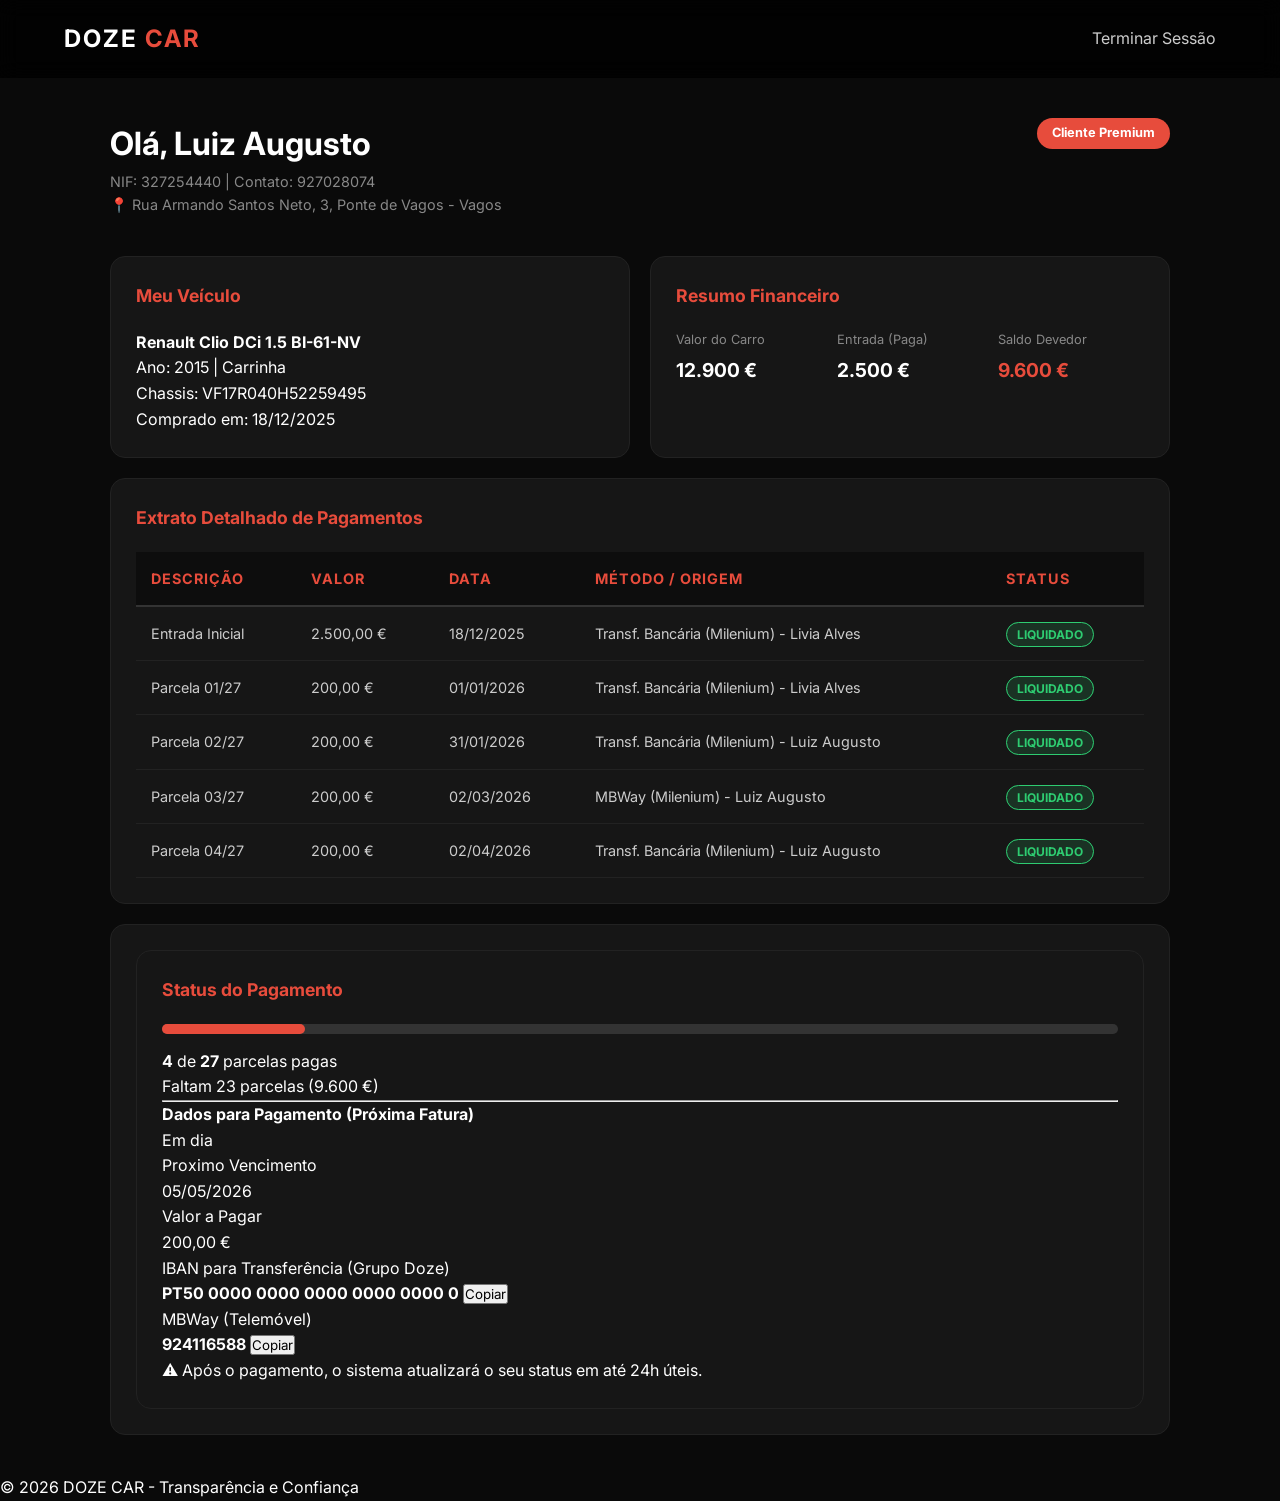
==== cliente-luizaugusto.html @ ef62497f "Primeiro repositorio doze car Co-authored-by: Copilot <copilot@github.com>" ====
<!DOCTYPE html>
<html lang="pt-br">
<head>
    <meta charset="UTF-8">
    <meta name="viewport" content="width=device-width, initial-scale=1.0">
    <title>Painel do Cliente | DOZE CAR</title>
    <link rel="stylesheet" href="style.css">
    <link href="https://fonts.googleapis.com/css2?family=Inter:wght@400;700&display=swap" rel="stylesheet">
</head>
<body class="dashboard-body">

<header class="navbar">
    <div class="logo">DOZE <span>CAR</span></div>
    <nav>
        <ul>
            <li><a href="index.html" class="btn-logout">Terminar Sessão</a></li>
        </ul>
    </nav>
</header>
    <main class="container-dash">
        <section class="user-header">
            <div class="user-info">
                <h1>Olá, <span>Luiz Augusto</span></h1>
                <p>NIF: 327254440 | Contato: 927028074</p>
                <p>📍 Rua Armando Santos Neto, 3, Ponte de Vagos - Vagos</p>
            </div>
            <div class="user-badge">Cliente Premium</div>
        </section>

        <div class="dash-grid">
            <section class="dash-card vehicle-details">
                <h3>Meu Veículo</h3>
                <div class="car-spec">
                    <div class="car-info-text">
                        <h4>Renault Clio DCi 1.5 BI-61-NV</h4>
                        <p>Ano: 2015 | Carrinha</p>
                        <p class="chassis-text">Chassis: <span>VF17R040H52259495</span></p>
                        <p class="purchase-date">Comprado em: 18/12/2025</p>
                    </div>
                </div>
            </section>

            <section class="dash-card finance-summary">
                <h3>Resumo Financeiro</h3>
                <div class="finance-grid">
                    <div class="fin-item">
                        <span>Valor do Carro</span>
                        <p>12.900 €</p>
                    </div>
                    <div class="fin-item">
                        <span>Entrada (Paga)</span>
                        <p>2.500 €</p>
                    </div>
                    <div class="fin-item highlight">
                        <span>Saldo Devedor</span>
                        <p>9.600 €</p>
                    </div>
                </div>
            </section>
            <section class="dash-card history-section full-width">
    <h3>Extrato Detalhado de Pagamentos</h3>
    <div class="table-container">
        <table class="payment-table">
            <thead>
                <tr>
                    <th>Descrição</th>
                    <th>Valor</th>
                    <th>Data</th>
                    <th>Método / Origem</th>
                    <th>Status</th>
                </tr>
            </thead>
            <tbody>
                <tr>
                    <td>Entrada Inicial</td>
                    <td>2.500,00 €</td>
                    <td>18/12/2025</td>
                    <td>Transf. Bancária (Milenium) - Livia Alves</td>
                    <td><span class="status-pill status-paid">Liquidado</span></td>
                </tr>
                <tr>
                    <td>Parcela 01/27</td>
                    <td>200,00 €</td>
                    <td>01/01/2026</td>
                    <td>Transf. Bancária (Milenium) - Livia Alves</td>
                    <td><span class="status-pill status-paid">Liquidado</span></td>
                </tr>
                <tr>
                    <td>Parcela 02/27</td>
                    <td>200,00 €</td>
                    <td>31/01/2026</td>
                    <td>Transf. Bancária (Milenium) - Luiz Augusto</td>
                    <td><span class="status-pill status-paid">Liquidado</span></td>
                </tr>
                <tr>
                    <td>Parcela 03/27</td>
                    <td>200,00 €</td>
                    <td>02/03/2026</td>
                    <td>MBWay (Milenium) - Luiz Augusto</td>
                    <td><span class="status-pill status-paid">Liquidado</span></td>
                </tr>
                <tr>
                    <td>Parcela 04/27</td>
                    <td>200,00 €</td>
                    <td>02/04/2026</td>
                    <td>Transf. Bancária (Milenium) - Luiz Augusto</td>
                    <td><span class="status-pill status-paid">Liquidado</span></td>
                </tr>
            </tbody>
        </table>
    </div>
</section>

            <section class="dash-card installments-section full-width">
<section class="dash-card installments-section full-width">
                <h3>Status do Pagamento</h3>
                
                <div class="progress-container">
                    <div class="progress-bar">
                        <div class="progress-fill" style="width: 15%;"></div> 
                    </div>
                    <div class="progress-text">
                        <p><strong>4</strong> de <strong>27</strong> parcelas pagas</p>
                        <p>Faltam 23 parcelas (<span class="red-text">9.600 €</span>)</p>
                    </div>
                </div>

                <hr class="dash-divider">

                <div class="payment-box">
                    <div class="payment-header">
                        <h4>Dados para Pagamento (Próxima Fatura)</h4>
                        <span class="status-ok">Em dia</span>
                    </div>
                    
                    <div class="payment-details-grid">
                        <div class="pay-item">
                            <span>Proximo Vencimento</span>
                            <p>05/05/2026</p>
                        </div>
                        <div class="pay-item">
                            <span>Valor a Pagar</span>
                            <p class="red-text">200,00 €</p>
                        </div>
                       <div class="payment-details-grid">
                       <div class="pay-item iban-box full-width-mobile">
                        <span>IBAN para Transferência (Grupo Doze)</span>
                        <div class="iban-copy">
                        <strong>PT50 0000 0000 0000 0000 0000 0</strong>
                         <button class="btn-copy">Copiar</button>
                     </div>
                </div>

                <div class="pay-item mbway-box full-width-mobile">
                    <span>MBWay (Telemóvel)</span>
                    <div class="iban-copy">
                    <strong>924116588</strong>
                    <button class="btn-copy">Copiar</button>
                </div>
            </div>
        </div>
                        </div>
                    </div>
                    
                    <div class="payment-footer">
                        <p>⚠️ Após o pagamento, o sistema atualizará o seu status em até 24h úteis.</p>
                    </div>
                </div>
            </section>                        
                    </div>
                </div>
            </section>
        </div>
    </main>

    <footer class="dash-footer">
        <p>© 2026 DOZE CAR - Transparência e Confiança</p>
    </footer>

</body>
</html>
---- style.css ----
/* Configurações Gerais */
* {
    margin: 0;
    padding: 0;
    box-sizing: border-box;
    font-family: 'Inter', sans-serif;
}

body {
    background-color: #0f0f0f; /* Fundo escuro para destacar o carro */
    color: #ffffff;
    line-height: 1.6;
}

/* Header / Menu */
.navbar {
    display: flex;
    justify-content: space-between;
    align-items: center;
    padding: 20px 5%;
    background: rgba(0, 0, 0, 0.8);
    backdrop-filter: blur(10px); /* Efeito de vidro embaçado */
    position: sticky;
    top: 0;
    z-index: 1000;
}

/* Botão Área do Cliente na Navbar */
.btn-cliente-nav {
    background: transparent;
    border: 1px solid #e74c3c; /* Borda vermelha */
    color: #e74c3c !important;
    padding: 8px 15px;
    border-radius: 5px;
    font-weight: bold;
    transition: 0.3s;
    margin-left: 10px; /* Afasta um pouco dos outros links */
}

.btn-cliente-nav:hover {
    background: #e74c3c; /* Fica todo vermelho no hover */
    color: #fff !important;
    box-shadow: 0 0 10px rgba(231, 76, 60, 0.4);
}

/* Ajuste para o menu mobile não quebrar */
@media (max-width: 768px) {
    .navbar nav ul {
        flex-direction: column;
        gap: 15px;
    }
    .btn-cliente-nav {
        margin-left: 0;
        text-align: center;
        display: block;
    }
}

.logo {
    font-size: 1.5rem;
    font-weight: bold;
    letter-spacing: 2px;
}

.logo span { color: #e74c3c; } /* Destaque em vermelho para o 'CAR' */

nav ul { display: flex; list-style: none; }
nav ul li { margin-left: 25px; }
nav ul li a {
    text-decoration: none;
    color: #ccc;
    transition: 0.3s;
}
nav ul li a:hover { color: #fff; }

/* Seção Principal (Hero) */
/* Hero Section - Tela Principal com Peugeot 5008 Grafite */
.hero {
    height: 90vh;
    /* Imagem real de um SUV Grafite moderno */
    background: linear-gradient(rgba(0, 0, 0, 0.6), rgba(0, 0, 0, 0.8)), 
                url('https://www.razaoautomovel.com/wp-content/uploads/2020/09/Peugeot-5008-5-1440x960.jpg');
    background-size: cover;
    background-position: center;
    background-attachment: fixed; 
    display: flex;
    align-items: center;
    justify-content: center;
    text-align: center;
    padding: 0 20px;
    border-bottom: 3px solid #e74c3c;
}

.hero-virtual {
    height: 80vh;
    display: flex;
    align-items: center;
    padding: 0 5%;
    background: radial-gradient(circle, #2c3e50 0%, #000000 100%);
}

/* Ajuste no texto para garantir leitura sobre a imagem */
.hero-content h1 {
    font-size: 3.8rem;
    font-weight: 700;
    margin-bottom: 25px;
    letter-spacing: -1px;
    text-shadow: 2px 2px 10px rgba(0,0,0,0.8); /* Sombra no texto */
}
.hero-content p {
    font-size: 1.3rem;
    color: #eee;
    margin-bottom: 40px;
    max-width: 800px;
    margin-left: auto;
    margin-right: auto;
    text-shadow: 1px 1px 5px rgba(0,0,0,0.7);
}

.hero-content h1 {
    font-size: 3.5rem;
    font-weight: 700;
    margin-bottom: 20px;
    letter-spacing: -1px;
}

.hero-content span {
    color: #e74c3c;
}

.hero-btns {
    margin-top: 30px;
    display: flex;
    gap: 15px;
    justify-content: center;
}

/* Responsividade para telemóveis */
@media (max-width: 768px) {
    .hero {
        height: 80vh;
    }
    .hero-content h1 {
        font-size: 2.5rem;
    }
}
/* Botões */
.btn-primary {
    background: #e74c3c;
    color: white;
    padding: 15px 30px;
    text-decoration: none;
    border-radius: 5px;
    font-weight: bold;
    margin-right: 15px;
    display: inline-block;
}
.btn-main {
    background: #e74c3c;
    color: #fff;
    padding: 15px 35px;
    border-radius: 5px;
    text-decoration: none;
    font-weight: bold;
    transition: 0.3s;
}

.btn-outline {
    border: 2px solid #fff;
    color: #fff;
    padding: 13px 35px;
    border-radius: 5px;
    text-decoration: none;
    font-weight: bold;
    transition: 0.3s;
}

.btn-outline:hover {
    background: #fff;
    color: #000;
}

/* Grid de Diferenciais */
.features {
    display: grid;
    grid-template-columns: repeat(auto-fit, minmax(250px, 1fr));
    gap: 30px;
    padding: 80px 20px;
}

.feature-card {
    background: #111;
    padding: 30px;
    border-radius: 10px;
    text-align: center;
    border-bottom: 4px solid #333;
    transition: 0.3s;
}

.feature-card:hover {
    border-color: #e74c3c;
    transform: translateY(-5px);
}

.feature-card .icon {
    font-size: 2.5rem;
    margin-bottom: 15px;
    display: block;
}

/* Grid de Carros Destaque */
.section-header {
    display: flex;
    justify-content: space-between;
    align-items: center;
    margin-bottom: 30px;
}

.cars-grid {
    display: grid;
    grid-template-columns: repeat(auto-fit, minmax(280px, 1fr));
    gap: 25px;
}

.car-card {
    background: #1a1a1a;
    border-radius: 12px;
    overflow: hidden;
    border: 1px solid #333;
}

.car-img {
    height: 200px;
    background-color: #333; /* Placeholder enquanto não tem foto */
    background-size: cover;
}

.car-details {
    padding: 20px;
}

.car-price {
    font-size: 1.5rem;
    color: #e74c3c;
    font-weight: bold;
    margin: 15px 0;
}

.btn-view {
    display: block;
    text-align: center;
    background: #333;
    color: #fff;
    padding: 10px;
    text-decoration: none;
    border-radius: 5px;
    transition: 0.3s;
}

.btn-view:hover {
    background: #e74c3c;
}

.car-display {
    flex: 1;
    text-align: center;
    position: relative;
}

.car-display img {
    width: 110%; /* Faz o carro "saltar" da tela */
    filter: drop-shadow(0 20px 50px rgba(0,0,0,0.5));
}

.experience-tag {
    position: absolute;
    bottom: 20px;
    right: 20px;
    background: rgba(255,255,255,0.1);
    padding: 5px 15px;
    border: 1px solid #e74c3c;
    border-radius: 20px;
    font-size: 0.8rem;
}

/* Layout do Estoque */
.container {
    padding: 40px 5%;
}

.filter-bar {
    display: flex;
    justify-content: space-between;
    align-items: center;
    margin-bottom: 40px;
}

.filters input, .filters select {
    padding: 10px;
    background: #222;
    border: 1px solid #444;
    color: white;
    margin-left: 10px;
    border-radius: 5px;
}

/* Grid de Carros */
.car-grid {
    display: grid;
    grid-template-columns: repeat(auto-fit, minmax(300px, 1fr)); /* Cria colunas automáticas */
    gap: 30px;
}

.car-card {
    background: #1a1a1a;
    border-radius: 15px;
    overflow: hidden;
    transition: transform 0.3s ease;
    border: 1px solid #333;
}

.car-card:hover {
    transform: translateY(-10px); /* Efeito de flutuar ao passar o mouse */
    border-color: #e74c3c;
}

.car-image {
    position: relative;
    height: 200px;
}

.car-image img {
    width: 100%;
    height: 100%;
    object-fit: cover; /* Garante que a foto não fique esticada */
}

.badge {
    position: absolute;
    top: 10px;
    left: 10px;
    background: #e74c3c;
    padding: 5px 10px;
    font-size: 0.7rem;
    font-weight: bold;
    border-radius: 3px;
}

.car-info {
    padding: 20px;
}

.car-details {
    font-size: 0.9rem;
    color: #888;
    margin: 10px 0;
}

.car-price {
    font-size: 1.4rem;
    font-weight: bold;
    color: #fff;
    margin-bottom: 15px;
}

.btn-card {
    display: block;
    text-align: center;
    padding: 10px;
    background: transparent;
    border: 1px solid #e74c3c;
    color: #e74c3c;
    text-decoration: none;
    border-radius: 5px;
    transition: 0.3s;
}

.btn-card:hover {
    background: #e74c3c;
    color: white;
}
/* Estilos da Página de Venda */
.venda-hero {
    text-align: center;
    margin-bottom: 50px;
}

.venda-hero h1 { font-size: 2.5rem; margin-bottom: 10px; }

.form-container {
    max-width: 800px;
    margin: 0 auto;
    background: #1a1a1a;
    padding: 40px;
    border-radius: 20px;
    border: 1px solid #333;
}

.form-grid {
    display: grid;
    grid-template-columns: 1fr 1fr;
    gap: 20px;
    margin-bottom: 20px;
}

.form-group {
    display: flex;
    flex-direction: column;
}

.form-group label {
    margin-bottom: 8px;
    color: #e74c3c;
    font-weight: bold;
    font-size: 0.9rem;
}

.form-group input, 
.form-group textarea {
    padding: 12px;
    background: #0f0f0f;
    border: 1px solid #444;
    border-radius: 8px;
    color: white;
    outline: none;
    transition: 0.3s;
}

.form-group input:focus { border-color: #e74c3c; }

.full-width { grid-column: span 2; }

/* Área de Upload */
.upload-area {
    margin: 30px 0;
    padding: 40px;
    border: 2px dashed #444;
    border-radius: 10px;
    text-align: center;
    color: #888;
    position: relative;
    cursor: pointer;
}

.upload-area:hover { border-color: #e74c3c; background: #222; }

.file-input {
    position: absolute;
    top: 0; left: 0; width: 100%; height: 100%;
    opacity: 0;
    cursor: pointer;
}

.btn-submit {
    width: 100%;
    padding: 15px;
    background: #e74c3c;
    color: white;
    border: none;
    border-radius: 8px;
    font-size: 1.1rem;
    font-weight: bold;
    cursor: pointer;
    transition: 0.3s;
}

.btn-submit:hover { background: #c0392b; transform: scale(1.02); }

/* Seção Sobre */
.about-section {
    max-width: 900px;
    margin: 0 auto 50px auto;
    text-align: center;
}

.about-text h1 {
    font-size: 2.5rem;
    margin-bottom: 20px;
}

.about-text p {
    font-size: 1.1rem;
    color: #ccc;
    margin-bottom: 20px;
    line-height: 1.8;
}

.divider {
    border: 0;
    height: 1px;
    background: linear-gradient(to right, transparent, #e74c3c, transparent);
    margin: 40px 0;
}

/* Grid de Contato */
/* .contact-grid {
    display: grid;
    grid-template-columns: 1fr 1fr;
    gap: 40px;
    align-items: center;
}

.info-item {
    margin-bottom: 25px;
}

.info-item span {
    color: #e74c3c;
    font-weight: bold;
    display: block;
    margin-bottom: 5px;
    text-transform: uppercase;
    font-size: 0.8rem;
}

.info-item p {
    font-size: 1.2rem;
    color: #fff;
}

/* Simulação de Mapa */
/* .fake-map {
    width: 100%;
    height: 300px;
    background: #222;
    border-radius: 15px;
    display: flex;
    justify-content: center;
    align-items: center;
    border: 1px solid #333;
    color: #555;
    font-weight: bold;
} */ 

/* --- PÁGINA DE CONTATO --- */
.about-section {
    padding: 60px 0;
    text-align: center;
    max-width: 800px;
    margin: 0 auto;
}

.about-text h1 { font-size: 3rem; margin-bottom: 20px; }
.about-text p { font-size: 1.1rem; color: #ccc; line-height: 1.8; margin-bottom: 15px; }

.divider { border: 0; border-top: 1px solid #333; margin: 40px 0; }

.contact-grid {
    display: grid;
    grid-template-columns: 1fr 1fr;
    gap: 40px;
    margin-bottom: 80px;
}

.contact-info h3 { color: #e74c3c; margin-bottom: 25px; font-size: 1.5rem; }

.info-item { margin-bottom: 20px; }
.info-item span { color: #e74c3c; font-weight: bold; display: block; margin-bottom: 5px; }
.info-item p { color: #fff; font-size: 1.1rem; }

.map-container {
    border-radius: 15px;
    overflow: hidden;
    border: 1px solid #333;
}

/* Responsividade */
@media (max-width: 800px) {
    .contact-grid { grid-template-columns: 1fr; }
}

/* Estilos específicos da página de campanha */
.page-campanha {
    background-color: #f4f7f6; /* Fundo cinza bem claro como no print */
    color: #333;
}

.campanha-banner {
    background: #fff;
    padding: 40px 5%;
}

.banner-container {
    display: flex;
    align-items: center;
    gap: 40px;
    max-width: 1200px;
    margin: 0 auto;
}

.banner-image img {
    border-radius: 10px;
    max-width: 600px;
    width: 100%;
}

.banner-info h1 {
    font-size: 2.5rem;
    color: #1a1a1a;
}

.validade {
    color: #666;
    font-size: 0.9rem;
    margin-top: 10px;
}

/* Conteúdo e Formulário */
.campanha-content {
    max-width: 900px;
    margin: 40px auto;
    padding: 20px;
}

.vantagens-list {
    list-style: none;
    padding: 20px 0;
}

.vantagens-list li {
    padding: 8px 0;
    border-bottom: 1px solid #ddd;
}

.vantagens-list li::before {
    content: "•";
    color: #004dc7;
    font-weight: bold;
    margin-right: 10px;
}

/* Estilo do Formulário do Print */
.form-captura {
    background: #fff;
    padding: 40px;
    border-radius: 15px;
    box-shadow: 0 5px 25px rgba(0,0,0,0.05);
    margin-top: 50px;
}

.form-captura h2 { color: #1a1a1a; margin-bottom: 10px; }

.input-row {
    display: flex;
    gap: 15px;
    margin-bottom: 15px;
}

.form-captura input, .form-captura select, .form-captura textarea {
    width: 100%;
    padding: 12px;
    border: 1px solid #ccc;
    border-radius: 25px; /* Bordas arredondadas como no print */
    background: #fff;
}

.form-captura textarea {
    border-radius: 15px;
    height: 100px;
    margin: 15px 0;
}

.btn-enviar {
    background: #004dc7; /* Azul do botão do print */
    color: white;
    border: none;
    padding: 15px 40px;
    border-radius: 30px;
    font-weight: bold;
    cursor: pointer;
    width: 100%;
    transition: 0.3s;
}

.btn-enviar:hover {
    background: #00358a;
    transform: translateY(-2px);
}

/* Ajustes para o texto longo dentro do Modal */

.noticia-item { background: #111; padding: 30px; border-radius: 15px; border: 1px solid #333; transition: 0.3s; }
.noticia-item:hover { border-color: #e74c3c; }

.modal { display: none; position: fixed; z-index: 1000; left: 0; top: 0; width: 100%; height: 100%; background: rgba(0,0,0,0.95); backdrop-filter: blur(8px); }
.modal-content { background: #161616; margin: 5% auto; padding: 40px; width: 90%; max-width: 800px; border-radius: 20px; border: 1px solid #333; max-height: 85vh; overflow-y: auto; color: #fff; }

.lista-modal p { padding: 12px 0; border-bottom: 1px solid #222; line-height: 1.6; }
.modal-footer-text { margin-top: 30px; padding: 20px; background: #000; border-left: 4px solid #e74c3c; border-radius: 5px; }
.lista-modal {
    margin: 20px 0;
    text-align: left;
}

.lista-modal p {
    padding: 8px 0;
    border-bottom: 1px solid #222;
    font-size: 0.95rem;
}

.modal-footer-text {
    margin-top: 25px;
    padding: 15px;
    background: #0d0d0d;
    border-radius: 8px;
    border-left: 4px solid #e74c3c;
    font-style: italic;
}

/* Garante que o modal seja rolável em ecrãs pequenos */
.modal-content {
    max-height: 85vh;
    overflow-y: auto;
}

.dicas-lista {
    margin: 20px 0;
    list-style: none;
}

.dicas-lista li {
    margin-bottom: 10px;
    color: #bbb;
}

.btn-read-more {
    display: inline-block;
    margin-top: 20px;
    color: #e74c3c;
    text-decoration: none;
    font-weight: bold;
    border-bottom: 2px solid transparent;
    transition: 0.3s;
}

.btn-read-more:hover {
    border-bottom-color: #e74c3c;
}

.noticias-footer-cta {
    text-align: center;
    margin: 80px 0;
    padding: 40px;
    background: linear-gradient(135deg, #1a1a1a 0%, #000 100%);
    border-radius: 20px;
}

/* Dashboard Layout */
.dashboard-body {
    background-color: #0a0a0a;
}

.container-dash {
    max-width: 1100px;
    margin: 40px auto;
    padding: 0 20px;
}

.user-header {
    display: flex;
    justify-content: space-between;
    align-items: flex-start;
    margin-bottom: 40px;
}

.user-info h1 { font-size: 2rem; }
.user-info p { color: #888; font-size: 0.9rem; }

.user-badge {
    background: #e74c3c;
    padding: 5px 15px;
    border-radius: 20px;
    font-size: 0.8rem;
    font-weight: bold;
}

/* Cards */
.dash-grid {
    display: grid;
    grid-template-columns: 1fr 1fr;
    gap: 20px;
}

.dash-card {
    background: #161616;
    padding: 25px;
    border-radius: 15px;
    border: 1px solid #222;
}

.dash-card h3 {
    font-size: 1.1rem;
    margin-bottom: 20px;
    color: #e74c3c;
}

/* Detalhes Veículo */
.car-spec {
    display: flex;
    gap: 20px;
    align-items: center;
}

.chassis { font-size: 0.75rem !important; color: #555 !important; margin-top: 5px; }

/* Financeiro */
.finance-grid {
    display: grid;
    grid-template-columns: 1fr 1fr 1fr;
    gap: 15px;
}

.fin-item span { font-size: 0.8rem; color: #888; display: block; }
.fin-item p { font-size: 1.2rem; font-weight: bold; margin-top: 5px; }
.fin-item.highlight p { color: #e74c3c; }

/* Container da Tabela para Scroll no Telemóvel */
.table-container {
    overflow-x: auto;
    margin-top: 20px;
}

.payment-table {
    width: 100%;
    border-collapse: collapse;
    text-align: left;
    font-size: 0.9rem;
}

.payment-table th {
    background: #0d0d0d;
    color: #e74c3c;
    padding: 15px;
    border-bottom: 2px solid #333;
    text-transform: uppercase;
    letter-spacing: 1px;
}

.payment-table td {
    padding: 15px;
    border-bottom: 1px solid #222;
    color: #ccc;
}

.payment-table tr:hover {
    background: #1f1f1f;
}

/* Status Pill (Pílula de Status) */
.status-pill {
    padding: 4px 10px;
    border-radius: 20px;
    font-size: 0.75rem;
    font-weight: bold;
    text-transform: uppercase;
}

.status-paid {
    background: rgba(46, 204, 113, 0.15);
    color: #2ecc71;
    border: 1px solid #2ecc71;
}

/* Ajuste para dispositivos móveis */
@media (max-width: 768px) {
    .payment-table {
        min-width: 600px;
    }
}

/* Barra de Progresso */
.progress-bar {
    background: #333;
    height: 10px;
    border-radius: 5px;
    margin: 15px 0;
}

.progress-fill {
    background: #e74c3c;
    height: 100%;
    border-radius: 5px;
}

.status-waiting {
    display: inline-block;
    margin-top: 10px;
    color: #f1c40f;
    font-size: 0.8rem;
    border: 1px solid #f1c40f;
    padding: 2px 10px;
    border-radius: 4px;
}

/* Estilos da Tela de Login */
.login-body {
    background: radial-gradient(circle, #1a1a1a 0%, #000000 100%);
    height: 100vh;
    display: flex;
    justify-content: center;
    align-items: center;
}

.login-container {
    width: 100%;
    max-width: 400px;
    padding: 20px;
}

.login-box {
    background: #161616;
    padding: 40px;
    border-radius: 20px;
    border: 1px solid #333;
    text-align: center;
    box-shadow: 0 15px 35px rgba(0,0,0,0.5);
}

.login-box h2 {
    margin-top: 20px;
    font-size: 1.5rem;
    color: #fff;
}

.login-box p {
    color: #888;
    font-size: 0.9rem;
    margin-bottom: 30px;
}

.input-group {
    text-align: left;
    margin-bottom: 20px;
}

.input-group label {
    display: block;
    color: #e74c3c;
    font-size: 0.8rem;
    font-weight: bold;
    margin-bottom: 8px;
    text-transform: uppercase;
}

.input-group input {
    width: 100%;
    padding: 12px 15px;
    background: #0f0f0f;
    border: 1px solid #444;
    border-radius: 8px;
    color: #fff;
    outline: none;
    transition: 0.3s;
}

.input-group input:focus {
    border-color: #e74c3c;
}

.login-options {
    display: flex;
    justify-content: space-between;
    align-items: center;
    font-size: 0.8rem;
    color: #888;
    margin-bottom: 25px;
}

.login-options a {
    color: #e74c3c;
    text-decoration: none;
}

.btn-login {
    width: 100%;
    padding: 15px;
    background: #e74c3c;
    color: #fff;
    border: none;
    border-radius: 8px;
    font-weight: bold;
    font-size: 1rem;
    cursor: pointer;
    transition: 0.3s;
}

.btn-login:hover {
    background: #c0392b;
    transform: translateY(-2px);
}

.login-footer {
    margin-top: 25px;
    font-size: 0.9rem;
    color: #666;
}

.login-footer a {
    color: #fff;
    text-decoration: none;
    font-weight: bold;
}

/* Intro de Serviços */
.servicos-intro {
    text-align: center;
    padding: 60px 20px;
}

.servicos-intro h1 {
    font-size: 2.5rem;
    margin-bottom: 20px;
}

.servicos-intro span {
    color: #e74c3c;
}

/* Grid de Serviços */
.servicos-grid {
    display: grid;
    grid-template-columns: repeat(auto-fit, minmax(300px, 1fr));
    gap: 30px;
    padding: 20px;
    margin-bottom: 60px;
}

.servico-card {
    background: #1a1a1a;
    padding: 40px;
    border-radius: 15px;
    border: 1px solid #333;
    transition: transform 0.3s ease, border-color 0.3s ease;
    text-align: center;
}

.servico-card:hover {
    transform: translateY(-10px);
    border-color: #e74c3c;
}

.icon-box {
    font-size: 3rem;
    margin-bottom: 20px;
}

.servico-card h2 {
    color: #e74c3c;
    margin-bottom: 15px;
    font-size: 1.4rem;
}

.servico-card p {
    color: #ccc;
    font-size: 0.95rem;
    line-height: 1.6;
}

/* CTA Final */
.servicos-cta {
    background: #000;
    padding: 50px;
    text-align: center;
    border-radius: 20px;
    border: 1px solid #1a1a1a;
    margin: 40px 0;
}

.servicos-cta h3 {
    margin-bottom: 10px;
}

.btn-primary {
    display: inline-block;
    background: #e74c3c;
    color: #fff;
    padding: 12px 30px;
    border-radius: 8px;
    text-decoration: none;
    font-weight: bold;
    margin-top: 20px;
    transition: 0.3s;
}

.btn-primary:hover {
    background: #c0392b;
}

/* --- ESTILOS ABA CAMPANHA --- */
.dark-bg { background-color: #0a0a0a; color: #fff; }

.container-campanha {
    max-width: 1200px;
    margin: 60px auto;
    padding: 0 20px;
}

.campanha-header { margin-bottom: 40px; }

.breadcrumb {
    color: #888;
    font-size: 0.9rem;
    margin-bottom: 10px;
    text-transform: uppercase;
}

.campanha-header h1 { font-size: 3.5rem; font-weight: 700; }
.campanha-header span { color: #e74c3c; }

.validade { color: #aaa; margin-top: 10px; font-size: 1rem; }
.urgente { color: #e74c3c; font-weight: bold; animation: piscar 1.5s infinite; }

@keyframes piscar {
    0% { opacity: 1; }
    50% { opacity: 0.3; }
    100% { opacity: 1; }
}

.campanha-grid {
    display: grid;
    grid-template-columns: 1.2fr 0.8fr;
    gap: 60px;
    align-items: start;
}

.campanha-info h3 { font-size: 1.8rem; margin-bottom: 20px; color: #e74c3c; }
.campanha-info p { line-height: 1.8; color: #ccc; font-size: 1.1rem; }

.lista-vantagens { list-style: none; margin-top: 30px; }
.lista-vantagens li {
    padding: 15px 0;
    border-bottom: 1px solid #222;
    display: flex;
    align-items: center;
    font-size: 1.1rem;
}

.lista-vantagens li::before {
    content: "•";
    color: #e74c3c;
    font-size: 2rem;
    margin-right: 15px;
    line-height: 0;
}

/* Formulário de Contacto */
.form-box {
    background: #111;
    padding: 40px;
    border-radius: 15px;
    border: 1px solid #333;
    box-shadow: 0 10px 30px rgba(0,0,0,0.5);
}

.form-box h3 { margin-bottom: 25px; text-align: center; }

.form-box input, .form-box textarea {
    width: 100%;
    padding: 12px;
    margin-bottom: 15px;
    background: #000;
    border: 1px solid #444;
    color: #fff;
    border-radius: 5px;
    outline: none;
}

.form-box input:focus { border-color: #e74c3c; }

.btn-submit {
    width: 100%;
    padding: 15px;
    background: #e74c3c;
    color: #fff;
    border: none;
    font-weight: bold;
    border-radius: 5px;
    cursor: pointer;
    transition: 0.3s;
}

.btn-submit:hover { background: #c0392b; transform: translateY(-2px); }

/* Mobile */
@media (max-width: 900px) {
    .campanha-grid { grid-template-columns: 1fr; }
    .campanha-header h1 { font-size: 2.5rem; }
}

/* =======================================
       ESTOQUE VAZIO - ESTILOS DE EXIBIÇÃO
===========================================*/
/* --- ESTILO ESTOQUE VAZIO --- */
.estoque-vazio {
    text-align: center;
    padding: 100px 20px;
    max-width: 700px;
    margin: 0 auto;
}

.vazio-icon {
    font-size: 5rem;
    margin-bottom: 20px;
}

.estoque-vazio h2 {
    font-size: 2.5rem;
    color: #fff;
    margin-bottom: 15px;
}

.estoque-vazio p {
    color: #aaa;
    font-size: 1.1rem;
    line-height: 1.6;
}

.vazio-info-box {
    background: #111;
    padding: 30px;
    border-radius: 15px;
    border: 1px dashed #e74c3c;
    margin: 40px 0;
}

.vazio-info-box p {
    color: #fff;
}

.vazio-cta {
    margin-top: 30px;
}

.vazio-cta .btn-main {
    display: inline-block;
    background: #e74c3c;
    color: #fff;
    padding: 15px 40px;
    text-decoration: none;
    font-weight: bold;
    border-radius: 5px;
    margin: 20px 0;
    transition: 0.3s;
}

.vazio-cta .btn-main:hover {
    background: #c0392b;
    transform: scale(1.05);
}

.subtext {
    font-size: 0.85rem !important;
    font-style: italic;
}
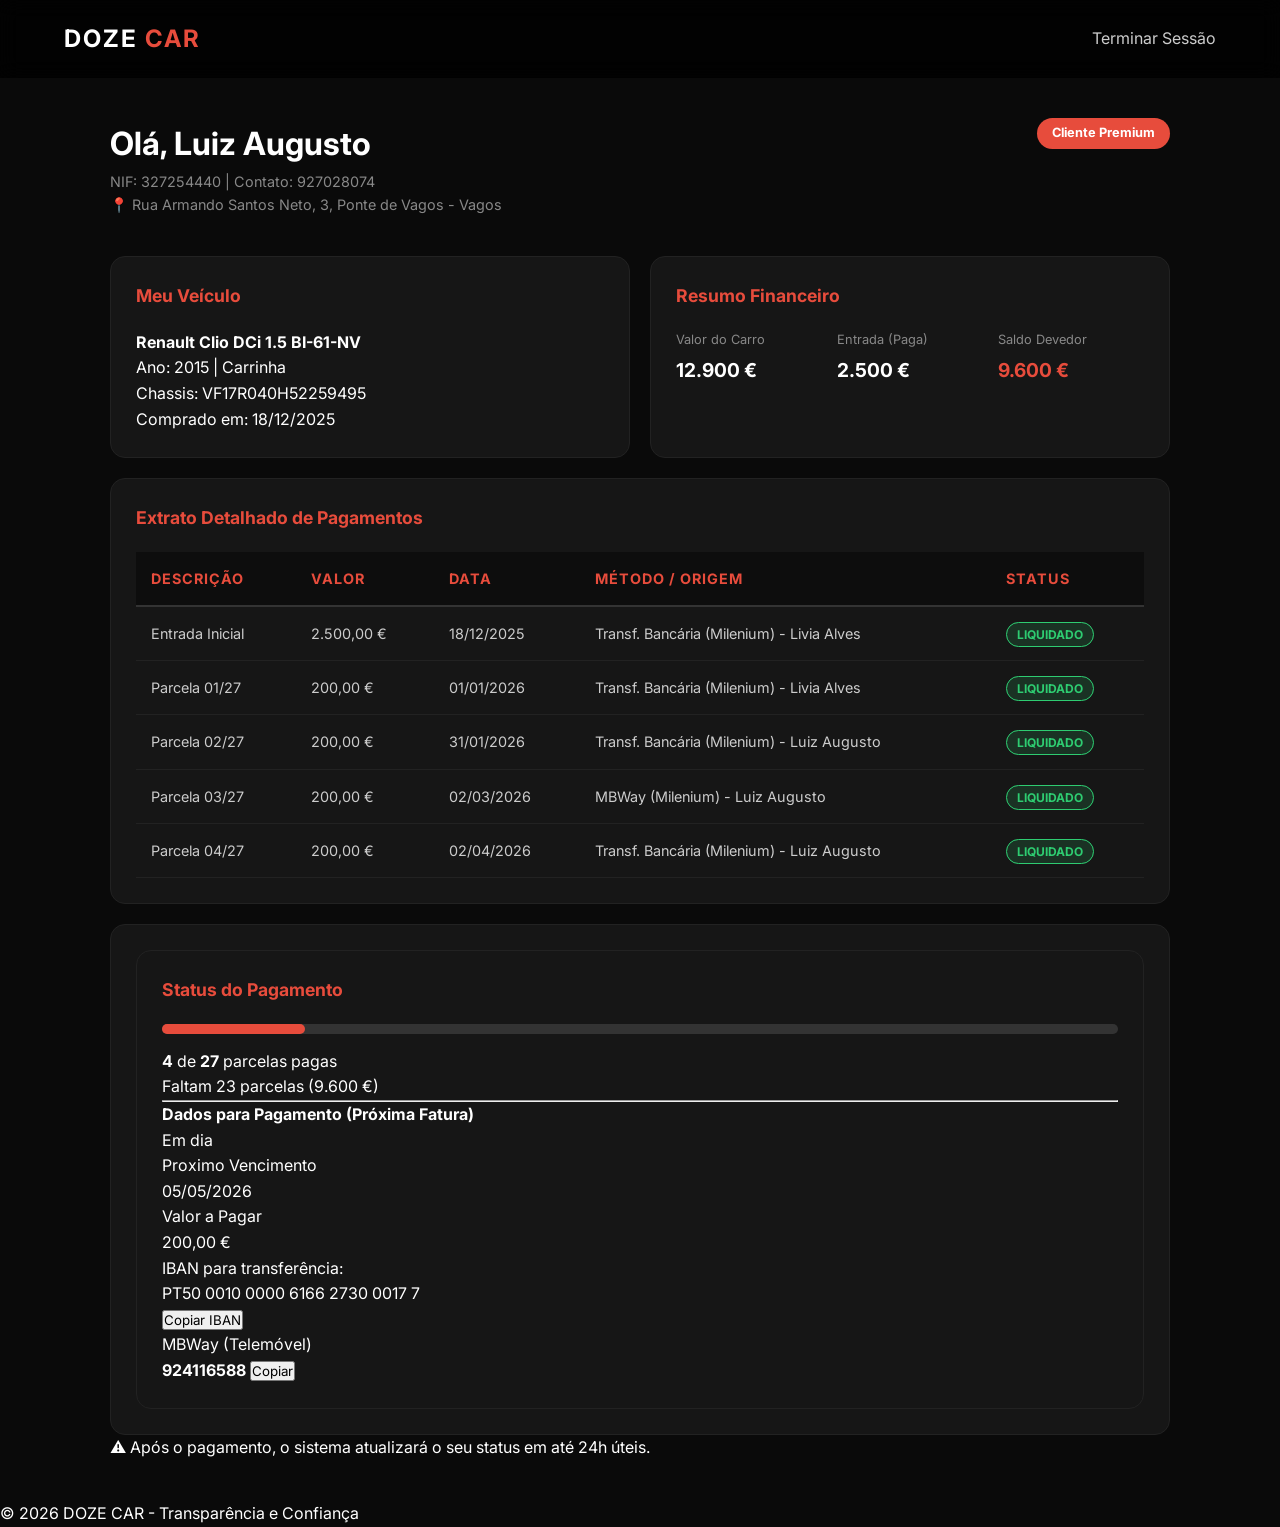
==== commit acf50b38: "atualização botão IBAN Co-authored-by: Copilot <copilot@github.com>" ====
--- a/cliente-luizaugusto.html
+++ b/cliente-luizaugusto.html
@@ -144,10 +144,13 @@
                         </div>
                        <div class="payment-details-grid">
                        <div class="pay-item iban-box full-width-mobile">
-                        <span>IBAN para Transferência (Grupo Doze)</span>
+                        <span>IBAN para transferência:</span>
+                            <p id="ibanText">PT50 0010 0000 6166 2730 0017 7</p>
+                         <button onclick="copiarIBAN('PT50 0010 0000 6166 2730 0017 7')" class="btn-copy">Copiar IBAN</button>
+                        <!-- <span>IBAN para Transferência (Grupo Doze)</span>
                         <div class="iban-copy">
-                        <strong>PT50 0000 0000 0000 0000 0000 0</strong>
-                         <button class="btn-copy">Copiar</button>
+                        <strong>PT50 0010 0000 6166 2730 0017 7</strong>
+                         <button class="btn-copy">Copiar</button> -->
                      </div>
                 </div>
 
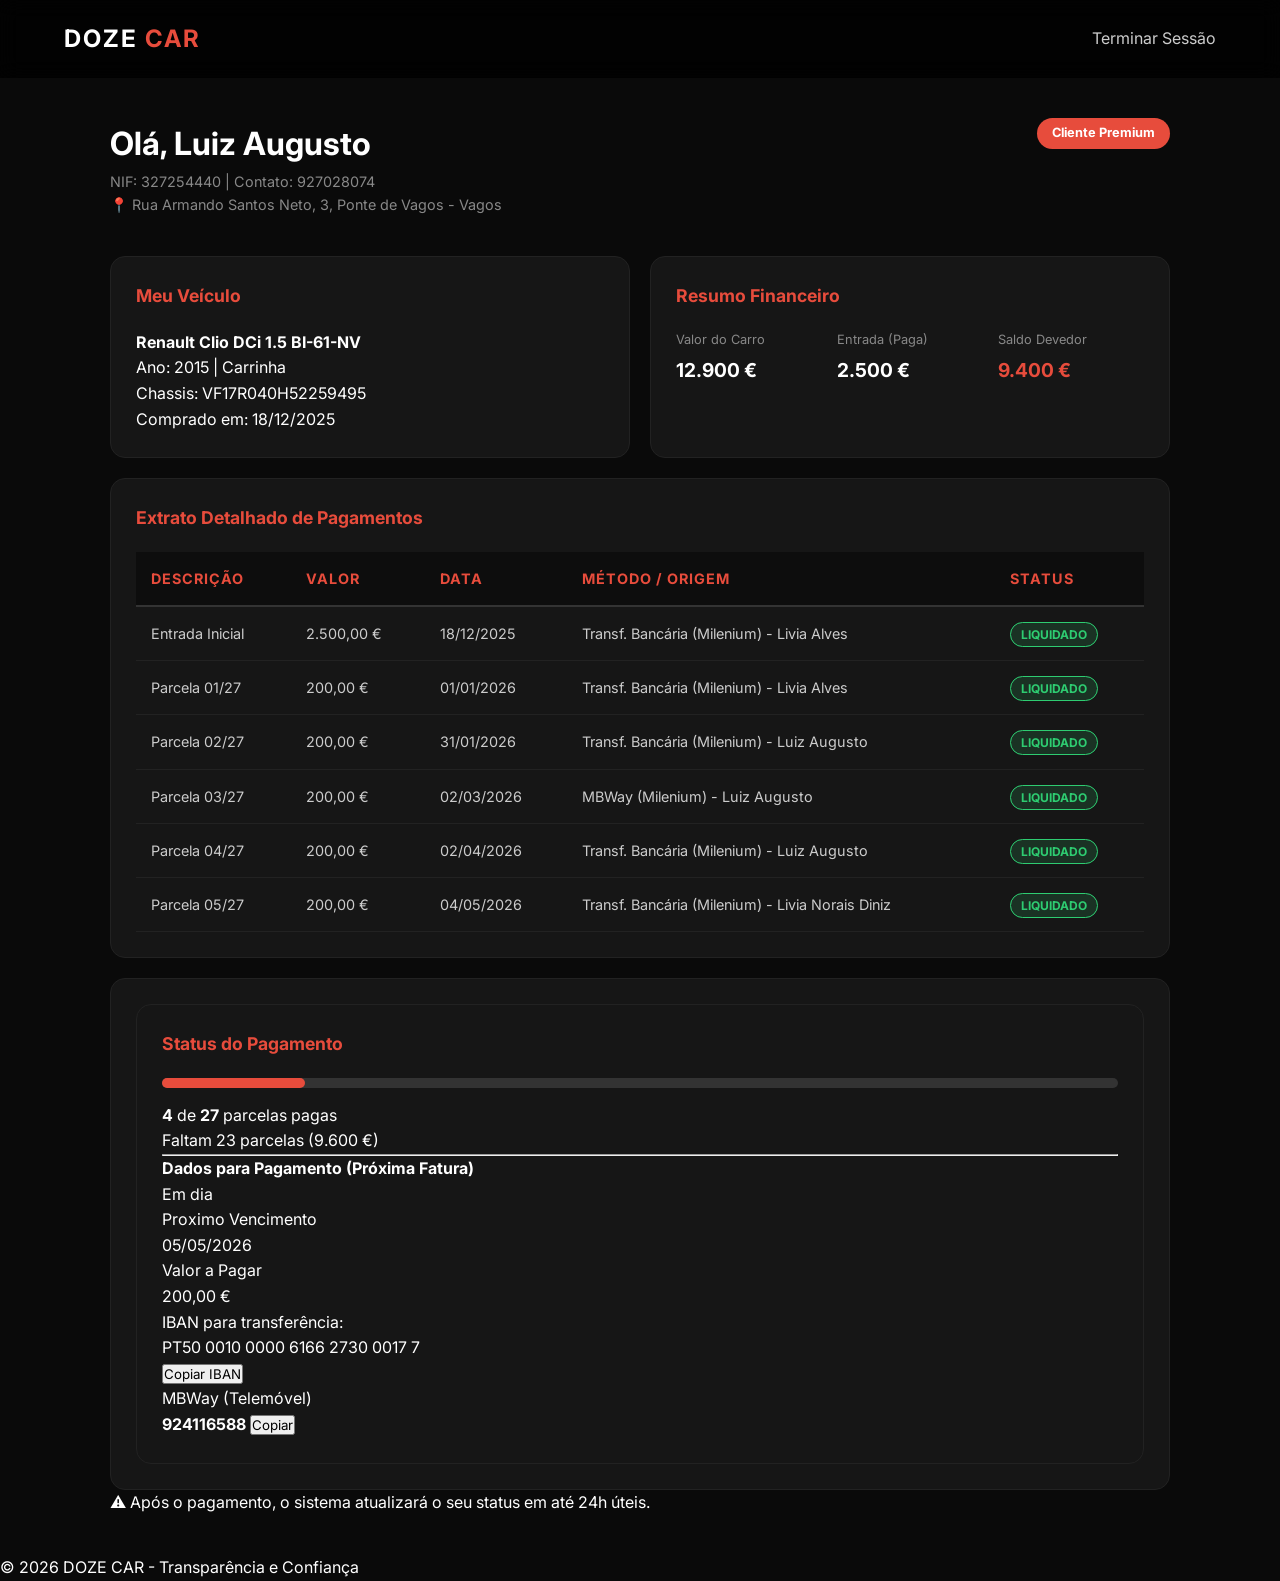
==== commit 568faece: "Atualização de debito" ====
--- a/cliente-luizaugusto.html
+++ b/cliente-luizaugusto.html
@@ -53,7 +53,7 @@
                     </div>
                     <div class="fin-item highlight">
                         <span>Saldo Devedor</span>
-                        <p>9.600 €</p>
+                        <p>9.400 €</p>
                     </div>
                 </div>
             </section>
@@ -106,6 +106,13 @@
                     <td>Transf. Bancária (Milenium) - Luiz Augusto</td>
                     <td><span class="status-pill status-paid">Liquidado</span></td>
                 </tr>
+                <tr>
+                    <td>Parcela 05/27</td>
+                    <td>200,00 €</td>
+                    <td>04/05/2026</td>
+                    <td>Transf. Bancária (Milenium) - Livia Norais Diniz</td>
+                    <td><span class="status-pill status-paid">Liquidado</span></td>
+                </tr>
             </tbody>
         </table>
     </div>
@@ -143,10 +150,11 @@
                             <p class="red-text">200,00 €</p>
                         </div>
                        <div class="payment-details-grid">
-                       <div class="pay-item iban-box full-width-mobile">
-                        <span>IBAN para transferência:</span>
+                       <div class="pay-item iban-box">
+                            <span>IBAN para transferência:</span>
                             <p id="ibanText">PT50 0010 0000 6166 2730 0017 7</p>
-                         <button onclick="copiarIBAN('PT50 0010 0000 6166 2730 0017 7')" class="btn-copy">Copiar IBAN</button>
+                            <button onclick="copiarIBAN()" class="btn-copy">Copiar IBAN</button>
+                        </div>
                         <!-- <span>IBAN para Transferência (Grupo Doze)</span>
                         <div class="iban-copy">
                         <strong>PT50 0010 0000 6166 2730 0017 7</strong>
@@ -179,6 +187,6 @@
     <footer class="dash-footer">
         <p>© 2026 DOZE CAR - Transparência e Confiança</p>
     </footer>
-
+<script src="script.js"></script>
 </body>
 </html>
